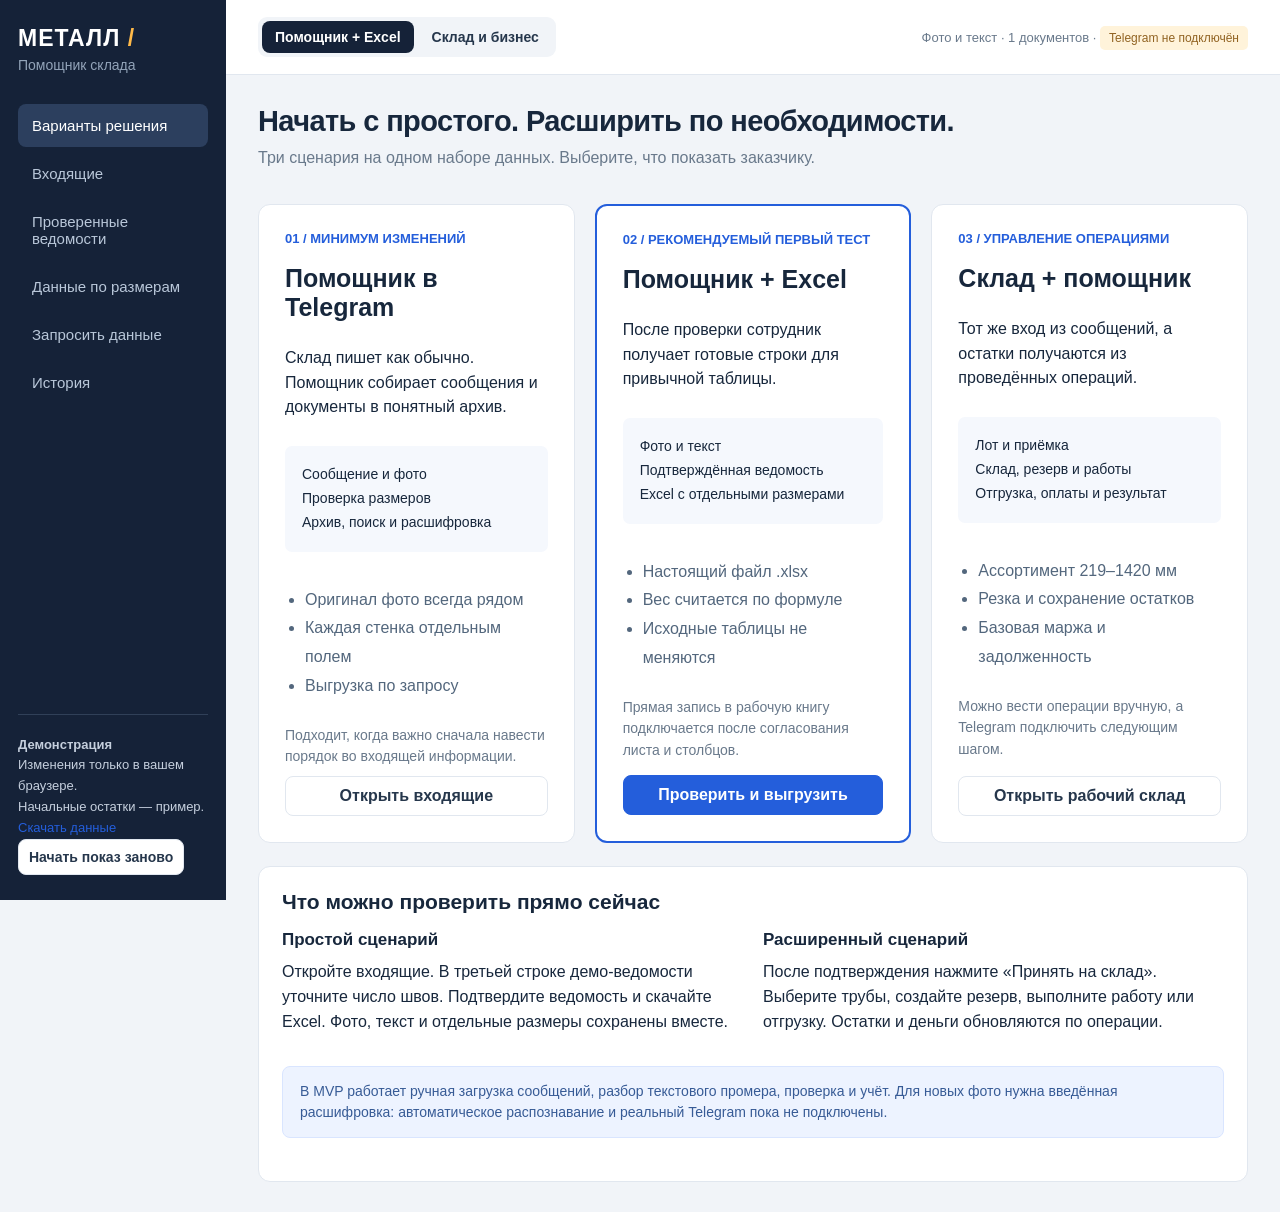
==== index.html @ f611c317 "Publish customer-safe metal warehouse demo" ====
<!doctype html><html lang="ru"><head><meta charset="utf-8"><meta name="viewport" content="width=device-width,initial-scale=1"><title>Металл • Рабочий учёт</title><link rel="stylesheet" href="./style.css"><link rel="icon" href="data:image/svg+xml,%3Csvg xmlns='http://www.w3.org/2000/svg' viewBox='0 0 32 32'%3E%3Crect width='32' height='32' rx='8' fill='%23152238'/%3E%3Ccircle cx='16' cy='16' r='9' fill='none' stroke='%23ffba49' stroke-width='4'/%3E%3C/svg%3E"></head><body><div id="app"></div><div id="toast" role="status"></div><dialog id="modal"></dialog><script src="./vendor/xlsx.full.min.js"></script><script src="./demo.js"></script><script src="./app.js"></script></body></html>
---- style.css ----
:root{font-family:Segoe UI,Arial,sans-serif;color:#17273c;background:#f1f4f8;font-size:16px;--blue:#245edb;--muted:#69798b;--line:#e1e7ef}*{box-sizing:border-box}body{margin:0}button,input,select,textarea{font:inherit}button,a,input,select,textarea{outline-offset:3px}button{cursor:pointer;border:1px solid var(--line);background:#fff;color:#26374c;border-radius:8px;padding:10px 15px;font-weight:600}button:hover{background:#edf2fa}button:disabled{opacity:.45;cursor:not-allowed}.primary{background:var(--blue);color:white;border-color:var(--blue)}.primary:hover{background:#184cba}.danger{color:#b4293e}.small{padding:6px 10px;font-size:14px}a{color:var(--blue);text-decoration:none}a:hover{text-decoration:underline}h1{font-size:29px;letter-spacing:-.6px;margin:0 0 7px}h2{font-size:21px;margin:0 0 16px}h3{font-size:17px;margin:0 0 10px}p{line-height:1.55;margin:8px 0}.muted{color:var(--muted)}.caption{font-size:14px;color:var(--muted)}.shell{display:grid;grid-template-columns:226px 1fr;min-height:100vh}.sidebar{background:#152238;color:#c5cfdd;padding:25px 18px;display:flex;flex-direction:column;position:sticky;top:0;height:100vh}.brand{font-weight:800;color:white;font-size:23px;letter-spacing:1px;margin-bottom:5px}.brand span{color:#ffba49}.sidebar .caption{color:#93a4b9}.nav{display:grid;gap:5px;margin-top:31px}.nav button{text-align:left;background:transparent;border:0;color:#b9c7d9;padding:13px 14px;font-size:15px;font-weight:500}.nav button.active{background:#2c3f5e;color:white}.nav button:hover{background:#243550}.sidebar-bottom{margin-top:auto;border-top:1px solid #304058;padding-top:20px;font-size:13px;line-height:1.6}.main{min-width:0}.topbar{background:white;border-bottom:1px solid var(--line);padding:17px 32px;display:flex;align-items:center;justify-content:space-between;gap:15px}.switch{display:flex;gap:5px;background:#f1f4f8;padding:4px;border-radius:9px}.switch button{border:0;background:transparent;font-size:14px;padding:8px 13px}.switch button.active{background:#152238;color:white}.live{font-size:13px;color:#69798b}.content{padding:30px 32px;max-width:1700px;margin:auto}.pagehead{display:flex;justify-content:space-between;align-items:flex-start;gap:20px;margin-bottom:25px}.actions{display:flex;gap:9px;align-items:center;flex-wrap:wrap}.card{background:white;border:1px solid var(--line);border-radius:12px;padding:23px;min-width:0}.grid{display:grid;gap:20px}.cols2{grid-template-columns:1fr 1fr}.stats{display:grid;grid-template-columns:repeat(4,1fr);gap:15px;margin-bottom:23px}.stat{background:white;border:1px solid var(--line);border-radius:10px;padding:20px}.stat strong{display:block;font-size:28px;margin:9px 0}.stat label{color:var(--muted);font-size:14px}.tag{display:inline-flex;font-size:13px;font-weight:600;border-radius:5px;padding:5px 8px;background:#edf2fa;color:#466081;white-space:nowrap}.tag.warn{background:#fff3da;color:#976216}.tag.good{background:#e6f5ed;color:#14754b}.tag.bad{background:#ffebed;color:#b6374a}.notice{background:#edf3ff;border:1px solid #d9e5ff;padding:14px 17px;border-radius:8px;color:#375b96;font-size:14px;line-height:1.5;margin-bottom:20px}.notice.warn{background:#fff8e8;border-color:#f6dfaa;color:#916322}.tablewrap{overflow:auto}table{width:100%;border-collapse:collapse;font-size:14px;white-space:nowrap}th{background:#f6f8fb;text-align:left;font-size:13px;color:#6d7c8e;font-weight:600;padding:13px 12px;border-bottom:1px solid var(--line)}td{padding:14px 12px;border-bottom:1px solid #edf0f5;vertical-align:middle}tbody tr:hover{background:#f8faff}tr:last-child td{border-bottom:0}.num{text-align:right;font-variant-numeric:tabular-nums}.filters{display:flex;gap:10px;flex-wrap:wrap;margin-bottom:20px}input,select,textarea{border:1px solid #ccd6e2;border-radius:7px;background:#fff;color:#26374c;padding:10px 12px;min-width:0}input[type=checkbox]{accent-color:var(--blue);width:17px;height:17px}input[type=number]{width:100%}label.field{display:grid;gap:7px;font-size:14px;color:#53677d;margin-bottom:16px}textarea{resize:vertical;width:100%;line-height:1.5}.formrow{display:grid;grid-template-columns:1fr 1fr;gap:16px}.empty{padding:38px;text-align:center;color:var(--muted)}.inbox{display:grid;grid-template-columns:310px minmax(0,1fr);gap:20px}.messages{display:grid;gap:10px;align-content:start}.message{width:100%;text-align:left;padding:17px;background:white;border:1px solid var(--line);border-radius:10px;font-weight:400}.message.active{border-color:var(--blue);box-shadow:0 0 0 1px var(--blue)}.message h3{margin:10px 0 7px;font-size:15px}.message .caption{display:block;line-height:1.5}.reviewhead{display:flex;justify-content:space-between;gap:10px;margin-bottom:20px}.source{display:grid;grid-template-columns:160px 1fr;gap:18px;margin-bottom:22px;background:#f6f8fb;padding:15px;border-radius:9px}.source img{width:160px;height:160px;object-fit:cover;border-radius:6px;cursor:zoom-in}.source pre{white-space:pre-wrap;font:14px/1.6 Segoe UI,Arial;margin:0;color:#52647b;max-height:175px;overflow:auto}.edit-table input{padding:7px 8px;width:90px}.edit-table input.wide{width:115px}.edit-table td{padding:8px}.edit-table tr.uncertain{background:#fff5df}.reviewfoot{display:flex;justify-content:space-between;align-items:center;gap:15px;margin-top:22px;padding-top:20px;border-top:1px solid var(--line)}.selection{background:#152238;color:white;border-radius:9px;padding:15px 20px;display:flex;justify-content:space-between;align-items:center;gap:15px;margin-bottom:18px}.selection button{background:#ffba49;border-color:#ffba49;color:#162238}.diameter{cursor:pointer;background:#f7f9fc;font-weight:600}.diameter td{padding:18px 12px}.wall td{background:#fff}.wall td:first-child{padding-left:36px}.split{display:grid;grid-template-columns:1.3fr .7fr;gap:20px}.row{display:flex;align-items:center;justify-content:space-between;gap:15px;padding:15px 0;border-bottom:1px solid var(--line)}.row:last-child{border-bottom:0}.bar{height:7px;background:#e8edf4;border-radius:9px;margin-top:10px;overflow:hidden}.bar i{display:block;height:100%;background:var(--blue)}.concepts{display:grid;grid-template-columns:repeat(3,1fr);gap:20px}.concept{padding:26px;background:#fff;border:1px solid var(--line);border-radius:12px;display:flex;flex-direction:column}.concept.recommended{border:2px solid var(--blue)}.concept .step{font-size:13px;font-weight:700;color:var(--blue);margin-bottom:18px}.concept h2{font-size:25px}.concept ul{padding-left:20px;line-height:1.8;color:#53677d}.concept button{margin-top:auto}.flow{padding:17px;background:#f5f8fd;border-radius:7px;font-size:14px;line-height:1.7;margin:18px 0}.guide{margin-top:23px}.assistant{display:grid;grid-template-columns:1fr 1fr;gap:20px}.answer{white-space:pre-wrap;line-height:1.7;background:#f5f8fc;border:1px solid var(--line);border-radius:9px;padding:20px;margin-top:18px}.mono{font-variant-numeric:tabular-nums}.risk{color:#b6374a}dialog{border:0;border-radius:13px;box-shadow:0 30px 100px #14223845;width:590px;max-width:calc(100vw - 30px);padding:28px;max-height:90vh;overflow:auto}dialog::backdrop{background:#10203877}.modalhead{display:flex;justify-content:space-between;align-items:center;margin-bottom:20px}.modalhead h2{margin:0}.modalfoot{display:flex;justify-content:flex-end;gap:10px;margin-top:23px}.error{background:#ffebed;color:#a12d40;padding:12px;border-radius:6px;margin:14px 0;font-size:14px}.success{color:#167448}.photo-full{max-width:100%;max-height:68vh;display:block;margin:auto}#toast{position:fixed;bottom:25px;right:25px;z-index:5;border-radius:9px;background:#152238;color:white;padding:15px 22px;box-shadow:0 8px 25px #0002;display:none;max-width:400px;font-size:14px}.mobile-label{display:none}.intro{background:#152238;color:white;padding:28px;border-radius:12px;margin-bottom:24px}.intro h1{color:white}.intro p{color:#c4d0df;max-width:850px}.intro .tag{background:#2c3f5e;color:#b8d1fc}.metricsline{display:flex;gap:25px;flex-wrap:wrap;margin:16px 0}.metricsline strong{display:block;font-size:22px}.totals{background:#f4f7fc;padding:15px;border-radius:8px;margin-top:15px;display:flex;gap:25px;flex-wrap:wrap}.breadcrumb{font-size:14px;color:var(--muted);margin-bottom:13px}.quiet{font-weight:400;font-size:14px}.searchwide{min-width:260px}.unconnected{background:#fff3da;color:#916322;padding:5px 9px;font-size:12px;border-radius:5px}.compact{padding:16px}.doclinks{display:flex;gap:14px;flex-wrap:wrap;font-size:14px;margin-top:12px}.dotlist{line-height:1.8;padding-left:21px;color:#53677d} @media(max-width:1100px){.shell{grid-template-columns:190px 1fr}.content{padding:24px 20px}.topbar{padding:14px 20px}.inbox{grid-template-columns:250px 1fr}.concepts{grid-template-columns:1fr}.stats{grid-template-columns:repeat(2,1fr)}.split{grid-template-columns:1fr}.live{display:none}}@media(max-width:760px){.shell{display:block}.sidebar{height:auto;position:static;padding:16px}.brand{font-size:20px}.sidebar .caption,.sidebar-bottom{display:none}.nav{display:flex;overflow:auto;margin-top:14px;gap:4px}.nav button{white-space:nowrap;padding:9px 12px;font-size:14px}.topbar{padding:12px;display:block}.switch{overflow:auto}.switch button{white-space:nowrap}.content{padding:20px 12px}.pagehead{display:block}.pagehead .actions{margin-top:15px}h1{font-size:25px}.inbox,.cols2,.assistant{grid-template-columns:1fr}.messages{grid-template-columns:1fr;max-height:235px;overflow:auto}.source{grid-template-columns:95px 1fr}.source img{width:95px;height:130px}.card{padding:16px}.formrow{grid-template-columns:1fr}.selection,.reviewfoot{align-items:flex-start;flex-direction:column}.stats{gap:9px}.stat{padding:15px}.stat strong{font-size:23px}.searchwide{min-width:0;width:100%}}
.filters input.narrow{max-width:135px}.reviewhead{align-items:flex-start}.filters input[type=number]{width:135px}
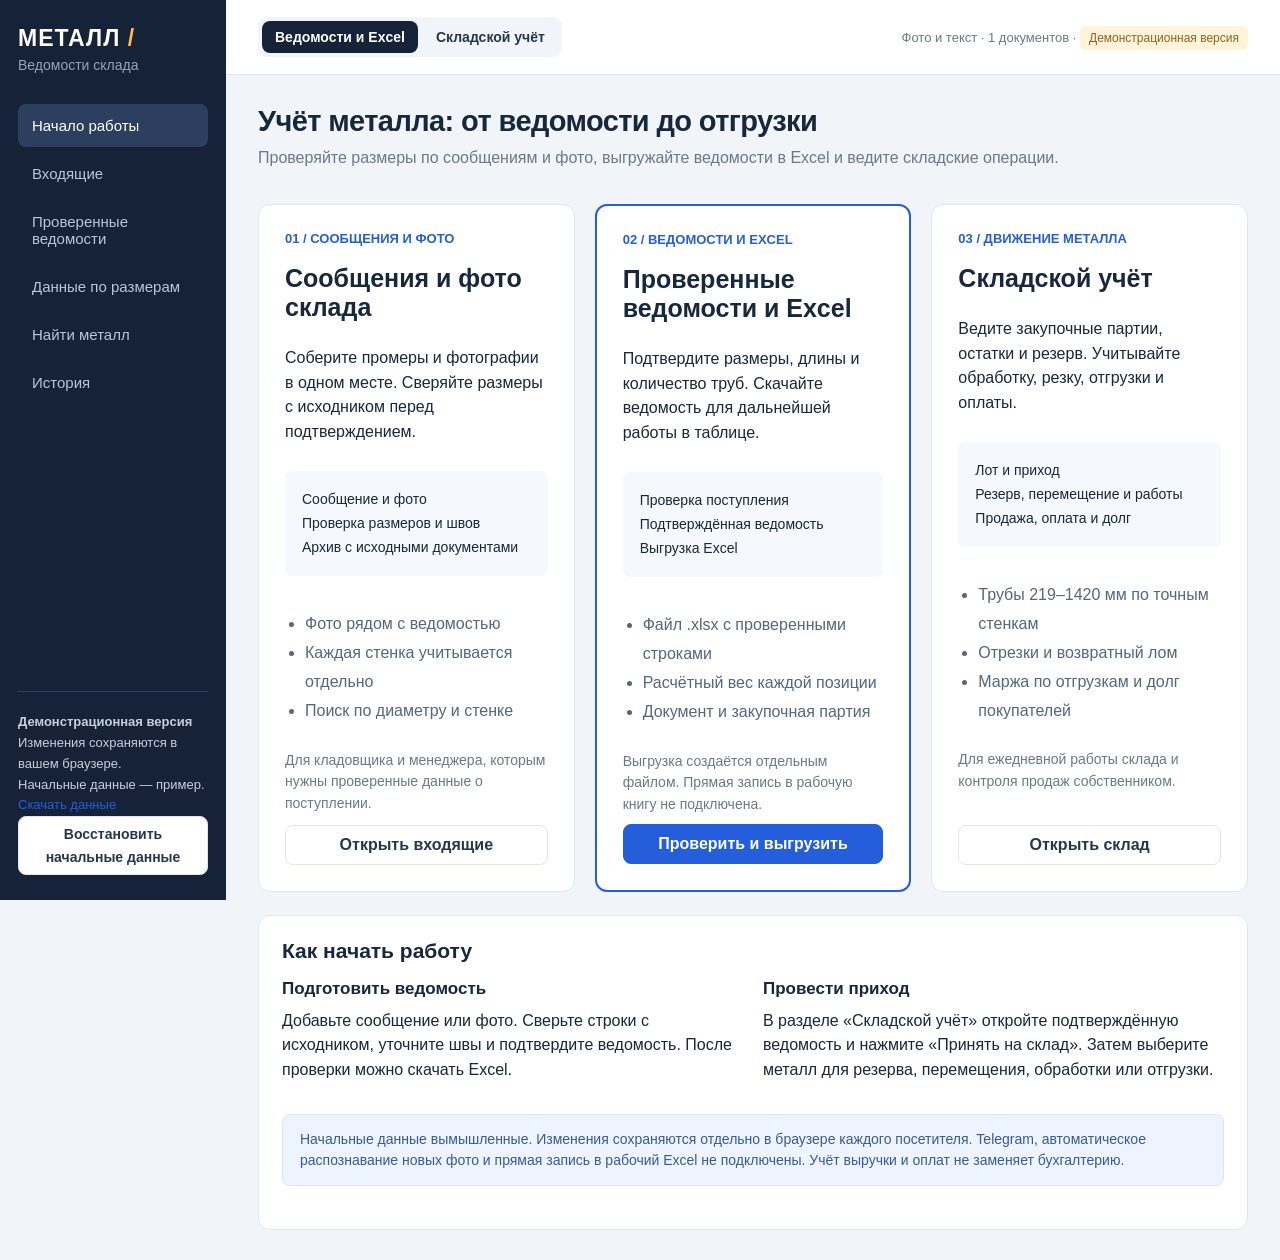
==== commit 3e5dc06c: "Rewrite warehouse interface copy for daily metal operations" ====
--- a/index.html
+++ b/index.html
@@ -1 +1 @@
-<!doctype html><html lang="ru"><head><meta charset="utf-8"><meta name="viewport" content="width=device-width,initial-scale=1"><title>Металл • Рабочий учёт</title><link rel="stylesheet" href="./style.css"><link rel="icon" href="data:image/svg+xml,%3Csvg xmlns='http://www.w3.org/2000/svg' viewBox='0 0 32 32'%3E%3Crect width='32' height='32' rx='8' fill='%23152238'/%3E%3Ccircle cx='16' cy='16' r='9' fill='none' stroke='%23ffba49' stroke-width='4'/%3E%3C/svg%3E"></head><body><div id="app"></div><div id="toast" role="status"></div><dialog id="modal"></dialog><script src="./vendor/xlsx.full.min.js"></script><script src="./demo.js"></script><script src="./app.js"></script></body></html>
+<!doctype html><html lang="ru"><head><meta charset="utf-8"><meta name="viewport" content="width=device-width,initial-scale=1"><title>Учёт металла и складских операций — демонстрация</title><meta name="description" content="Учёт металлопроката: сообщения и фото склада, проверенные ведомости и Excel, закупочные лоты, резерв, резка, отгрузки и оплаты. Демонстрационная версия."><link rel="stylesheet" href="./style.css"><link rel="icon" href="data:image/svg+xml,%3Csvg xmlns='http://www.w3.org/2000/svg' viewBox='0 0 32 32'%3E%3Crect width='32' height='32' rx='8' fill='%23152238'/%3E%3Ccircle cx='16' cy='16' r='9' fill='none' stroke='%23ffba49' stroke-width='4'/%3E%3C/svg%3E"></head><body><div id="app"></div><div id="toast" role="status"></div><dialog id="modal"></dialog><script src="./vendor/xlsx.full.min.js"></script><script src="./demo.js"></script><script src="./app.js"></script></body></html>
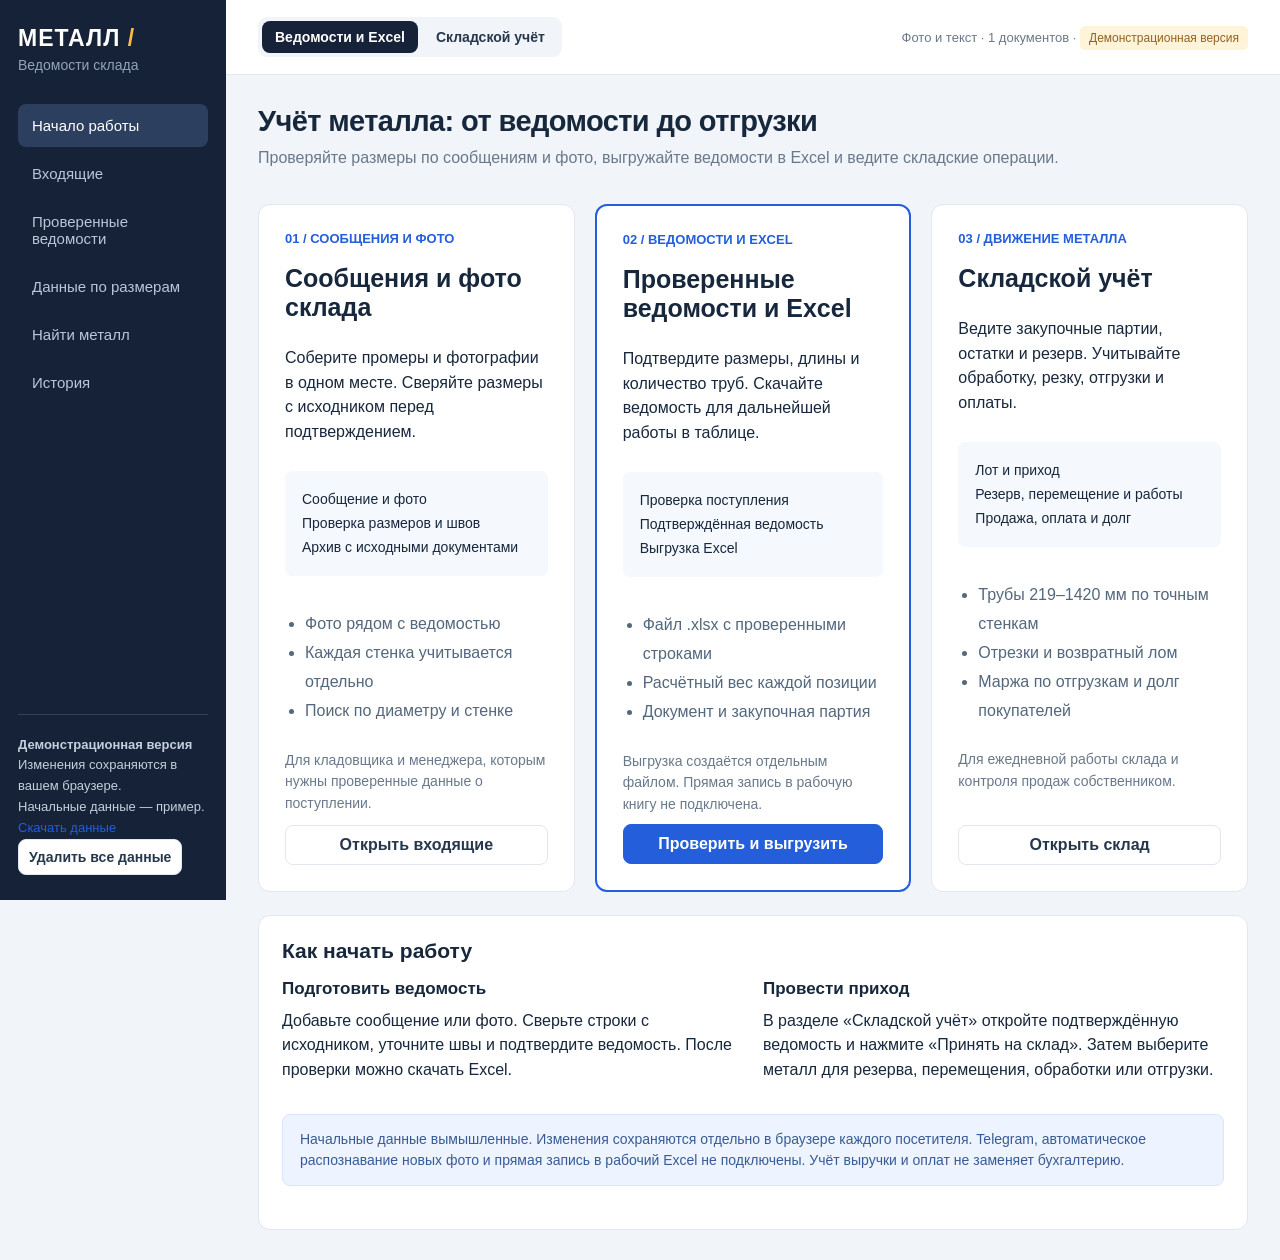
==== commit 63f7f9bf: "Keep browser records and add confirmed clear-all" ====
--- a/index.html
+++ b/index.html
@@ -1 +1 @@
-<!doctype html><html lang="ru"><head><meta charset="utf-8"><meta name="viewport" content="width=device-width,initial-scale=1"><title>Учёт металла и складских операций — демонстрация</title><meta name="description" content="Учёт металлопроката: сообщения и фото склада, проверенные ведомости и Excel, закупочные лоты, резерв, резка, отгрузки и оплаты. Демонстрационная версия."><link rel="stylesheet" href="./style.css"><link rel="icon" href="data:image/svg+xml,%3Csvg xmlns='http://www.w3.org/2000/svg' viewBox='0 0 32 32'%3E%3Crect width='32' height='32' rx='8' fill='%23152238'/%3E%3Ccircle cx='16' cy='16' r='9' fill='none' stroke='%23ffba49' stroke-width='4'/%3E%3C/svg%3E"></head><body><div id="app"></div><div id="toast" role="status"></div><dialog id="modal"></dialog><script src="./vendor/xlsx.full.min.js"></script><script src="./demo.js"></script><script src="./app.js"></script></body></html>
+<!doctype html><html lang="ru"><head><meta charset="utf-8"><meta name="viewport" content="width=device-width,initial-scale=1"><title>Учёт металла и складских операций — демонстрация</title><meta name="description" content="Учёт металлопроката: сообщения и фото склада, проверенные ведомости и Excel, закупочные лоты, резерв, резка, отгрузки и оплаты. Демонстрационная версия."><link rel="stylesheet" href="./style.css"><link rel="icon" href="data:image/svg+xml,%3Csvg xmlns='http://www.w3.org/2000/svg' viewBox='0 0 32 32'%3E%3Crect width='32' height='32' rx='8' fill='%23152238'/%3E%3Ccircle cx='16' cy='16' r='9' fill='none' stroke='%23ffba49' stroke-width='4'/%3E%3C/svg%3E"></head><body><div id="app"></div><div id="toast" role="status"></div><dialog id="modal"></dialog><script src="./vendor/xlsx.full.min.js"></script><script src="./demo.js?v=20261005-clear"></script><script src="./app.js?v=20261005-clear"></script></body></html>
